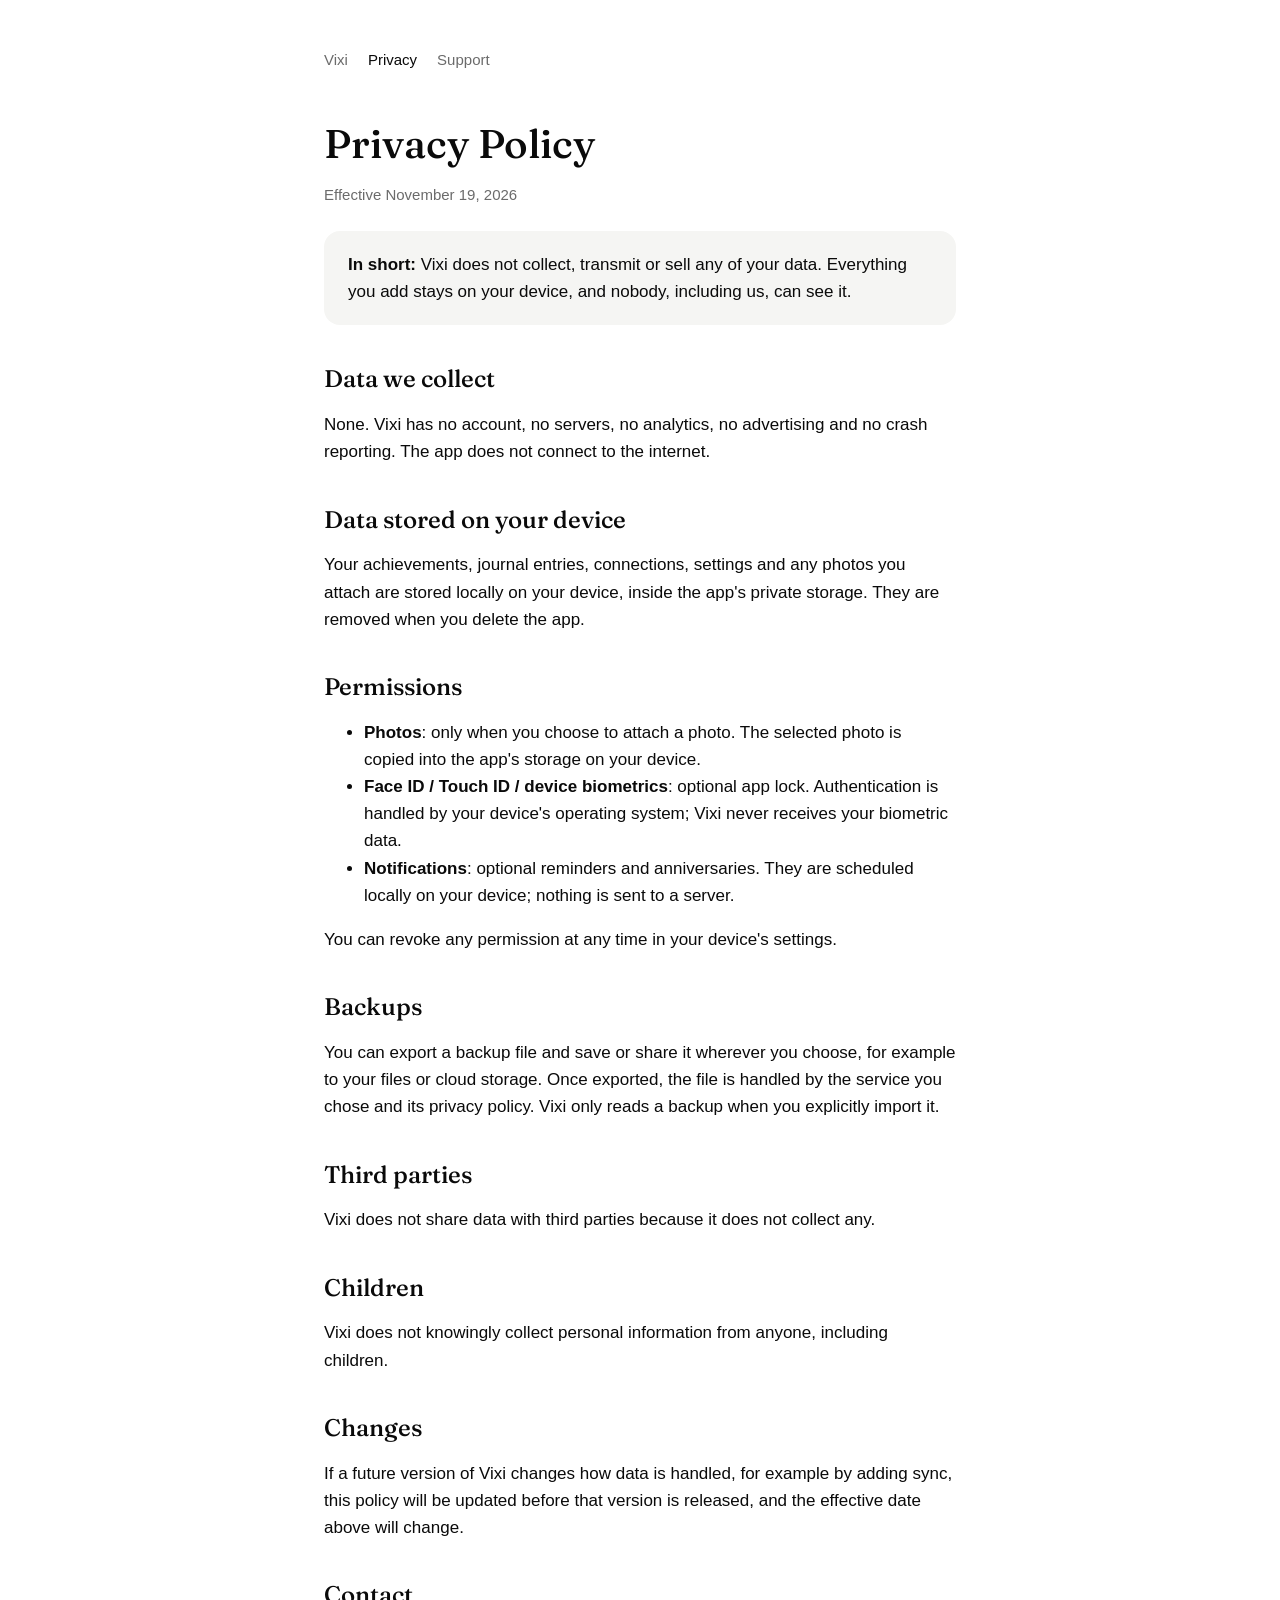
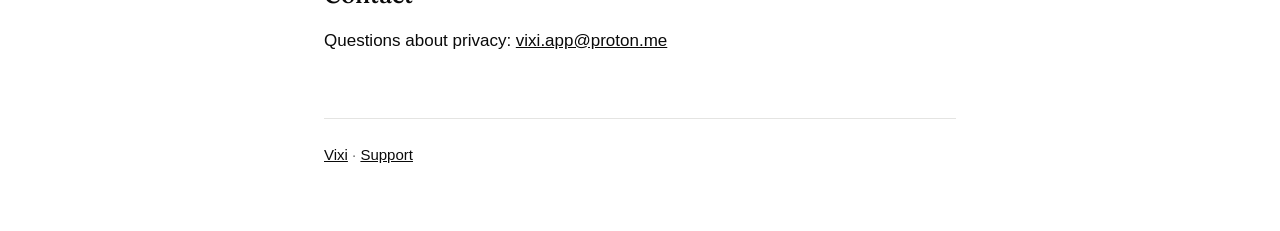
==== privacy.html @ 768106d2 "feat: add landing, privacy policy and support pages" ====
<!doctype html>
<html lang="en">
  <head>
    <meta charset="utf-8" />
    <meta name="viewport" content="width=device-width, initial-scale=1" />
    <title>Privacy Policy · Vixi</title>
    <link rel="icon" href="assets/favicon.png" />
    <link rel="stylesheet" href="assets/style.css" />
  </head>
  <body>
    <main>
      <nav>
        <a href="./">Vixi</a>
        <a href="privacy.html" aria-current="page">Privacy</a>
        <a href="support.html">Support</a>
      </nav>

      <h1>Privacy Policy</h1>
      <p class="muted">Effective November 19, 2026</p>

      <div class="card">
        <strong>In short:</strong> Vixi does not collect, transmit or sell any of your data. Everything you add stays
        on your device, and nobody, including us, can see it.
      </div>

      <h2>Data we collect</h2>
      <p>
        None. Vixi has no account, no servers, no analytics, no advertising and no crash reporting. The app does not
        connect to the internet.
      </p>

      <h2>Data stored on your device</h2>
      <p>
        Your achievements, journal entries, connections, settings and any photos you attach are stored locally on
        your device, inside the app's private storage. They are removed when you delete the app.
      </p>

      <h2>Permissions</h2>
      <ul>
        <li>
          <strong>Photos</strong>: only when you choose to attach a photo. The selected photo is copied into the app's
          storage on your device.
        </li>
        <li>
          <strong>Face ID / Touch ID / device biometrics</strong>: optional app lock. Authentication is handled by your
          device's operating system; Vixi never receives your biometric data.
        </li>
        <li>
          <strong>Notifications</strong>: optional reminders and anniversaries. They are scheduled locally on your
          device; nothing is sent to a server.
        </li>
      </ul>
      <p>You can revoke any permission at any time in your device's settings.</p>

      <h2>Backups</h2>
      <p>
        You can export a backup file and save or share it wherever you choose, for example to your files or cloud
        storage. Once exported, the file is handled by the service you chose and its privacy policy. Vixi only reads a
        backup when you explicitly import it.
      </p>

      <h2>Third parties</h2>
      <p>Vixi does not share data with third parties because it does not collect any.</p>

      <h2>Children</h2>
      <p>Vixi does not knowingly collect personal information from anyone, including children.</p>

      <h2>Changes</h2>
      <p>
        If a future version of Vixi changes how data is handled, for example by adding sync, this policy will be
        updated before that version is released, and the effective date above will change.
      </p>

      <h2>Contact</h2>
      <p>Questions about privacy: <a href="mailto:vixi.app@proton.me">vixi.app@proton.me</a></p>

      <footer class="muted"><a href="./">Vixi</a> · <a href="support.html">Support</a></footer>
    </main>
  </body>
</html>
---- assets/style.css ----
@font-face {
  font-family: 'Fraunces';
  src: url('fonts/Fraunces_400Regular.ttf') format('truetype');
  font-weight: 400;
  font-display: swap;
}

@font-face {
  font-family: 'Fraunces';
  src: url('fonts/Fraunces_500Medium.ttf') format('truetype');
  font-weight: 500;
  font-display: swap;
}

:root {
  --background: #ffffff;
  --surface: #f5f5f3;
  --text: #0a0a0a;
  --text-secondary: #6b6b6b;
  --hairline: #e4e4e2;
  color-scheme: light dark;
}

@media (prefers-color-scheme: dark) {
  :root {
    --background: #000000;
    --surface: #121212;
    --text: #f5f5f5;
    --text-secondary: #9a9a9a;
    --hairline: #262626;
  }
}

* {
  box-sizing: border-box;
}

body {
  margin: 0;
  background: var(--background);
  color: var(--text);
  font: 17px/1.6 -apple-system, BlinkMacSystemFont, 'Segoe UI', Roboto, Helvetica, Arial, sans-serif;
}

main {
  max-width: 680px;
  margin: 0 auto;
  padding: 48px 24px 64px;
}

nav {
  display: flex;
  gap: 20px;
  margin-bottom: 48px;
  font-size: 15px;
}

nav a {
  color: var(--text-secondary);
  text-decoration: none;
}

nav a[aria-current='page'],
nav a:hover {
  color: var(--text);
}

h1,
h2 {
  font-family: 'Fraunces', Georgia, serif;
  font-weight: 500;
  line-height: 1.2;
}

h1 {
  font-size: 40px;
  margin: 0 0 8px;
}

h2 {
  font-size: 24px;
  margin: 40px 0 8px;
}

a {
  color: var(--text);
}

.lead {
  font-family: 'Fraunces', Georgia, serif;
  font-size: 22px;
  color: var(--text-secondary);
  margin: 0 0 32px;
}

.muted {
  color: var(--text-secondary);
  font-size: 15px;
}

.icon {
  width: 96px;
  height: 96px;
  border-radius: 22px;
  margin-bottom: 24px;
}

.card {
  background: var(--surface);
  border-radius: 16px;
  padding: 20px 24px;
  margin: 24px 0;
}

footer {
  border-top: 1px solid var(--hairline);
  margin-top: 64px;
  padding-top: 24px;
}
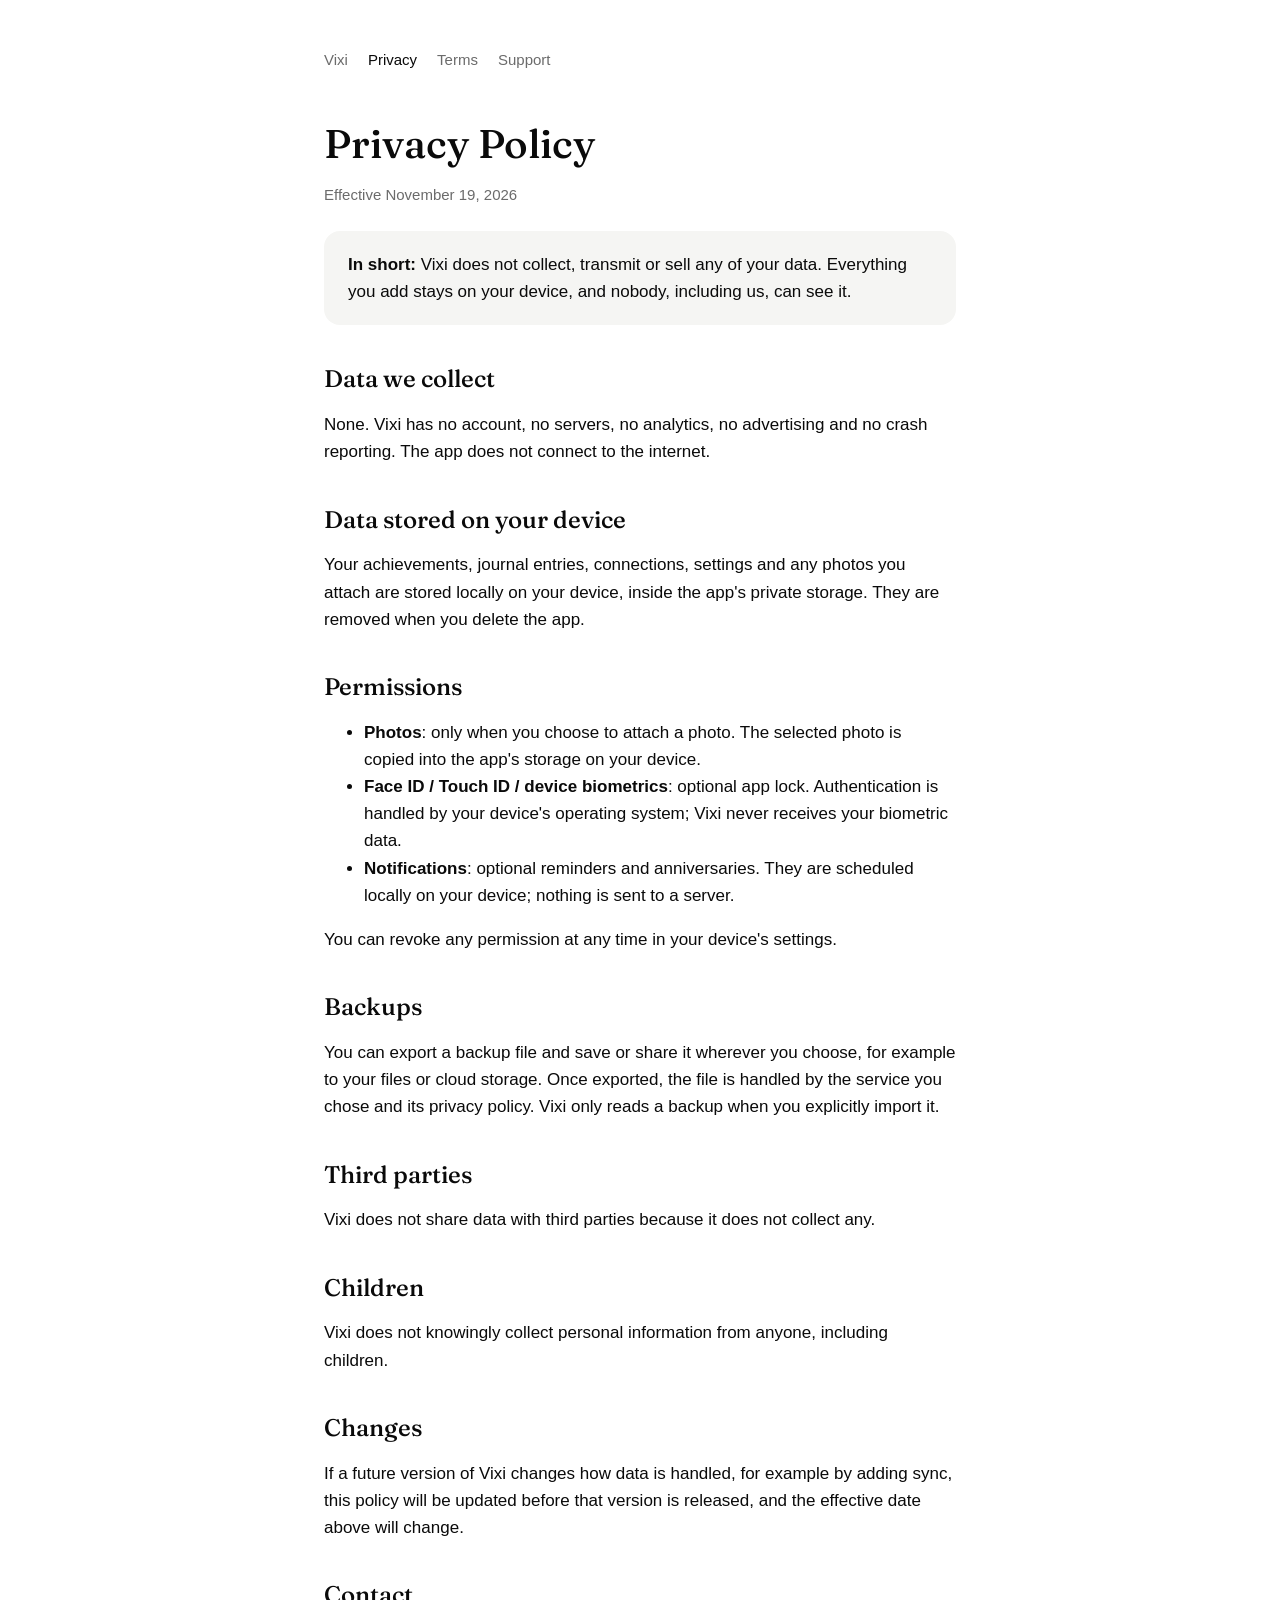
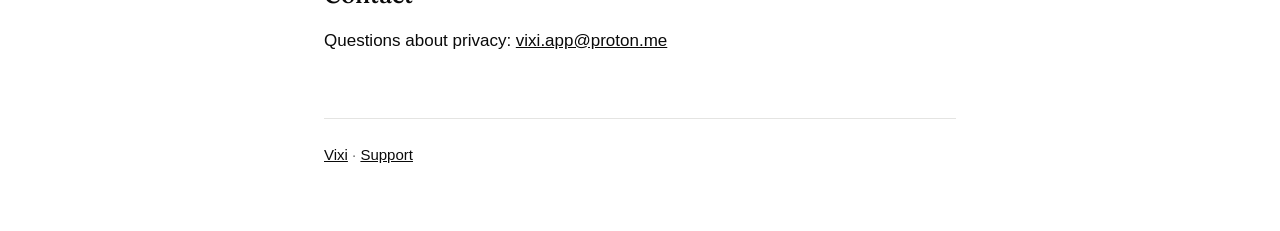
==== commit 01bc0f45: "feat: add terms of service" ====
--- a/privacy.html
+++ b/privacy.html
@@ -12,6 +12,7 @@
       <nav>
         <a href="./">Vixi</a>
         <a href="privacy.html" aria-current="page">Privacy</a>
+        <a href="terms.html">Terms</a>
         <a href="support.html">Support</a>
       </nav>
 
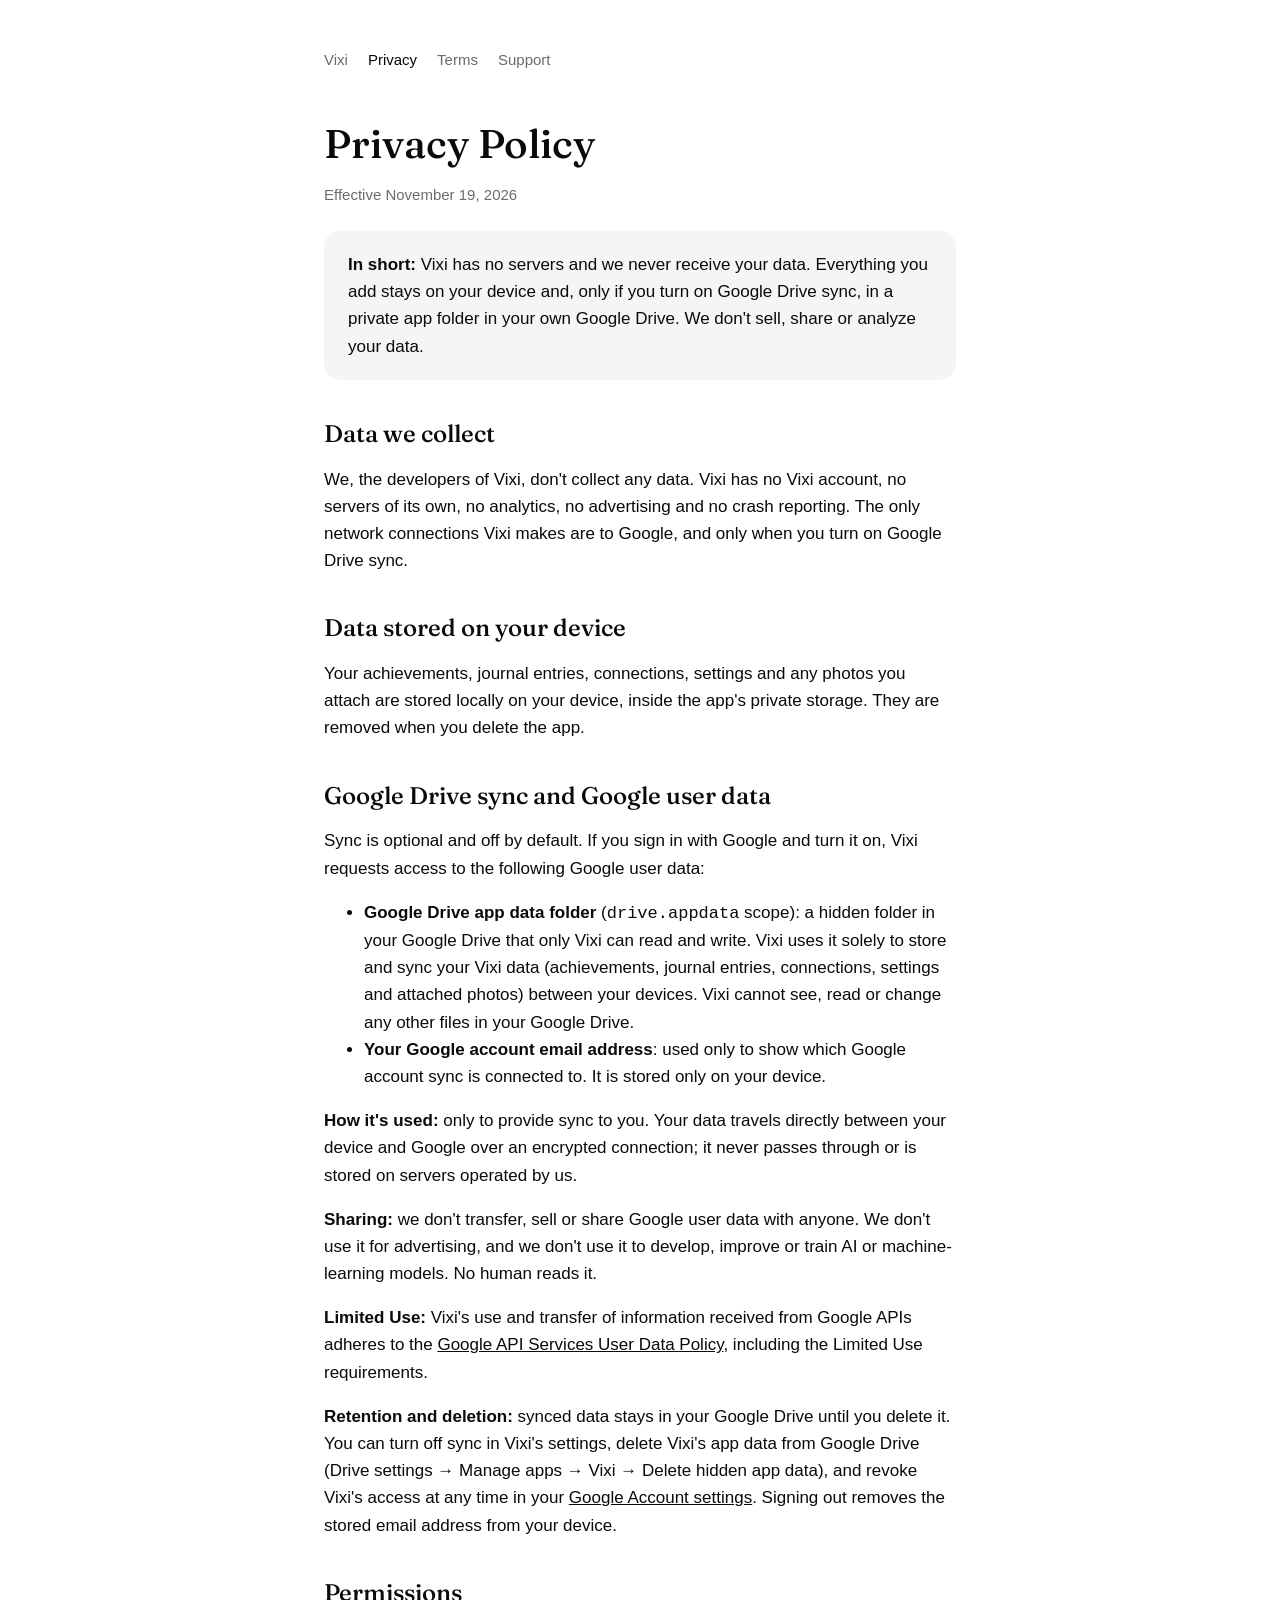
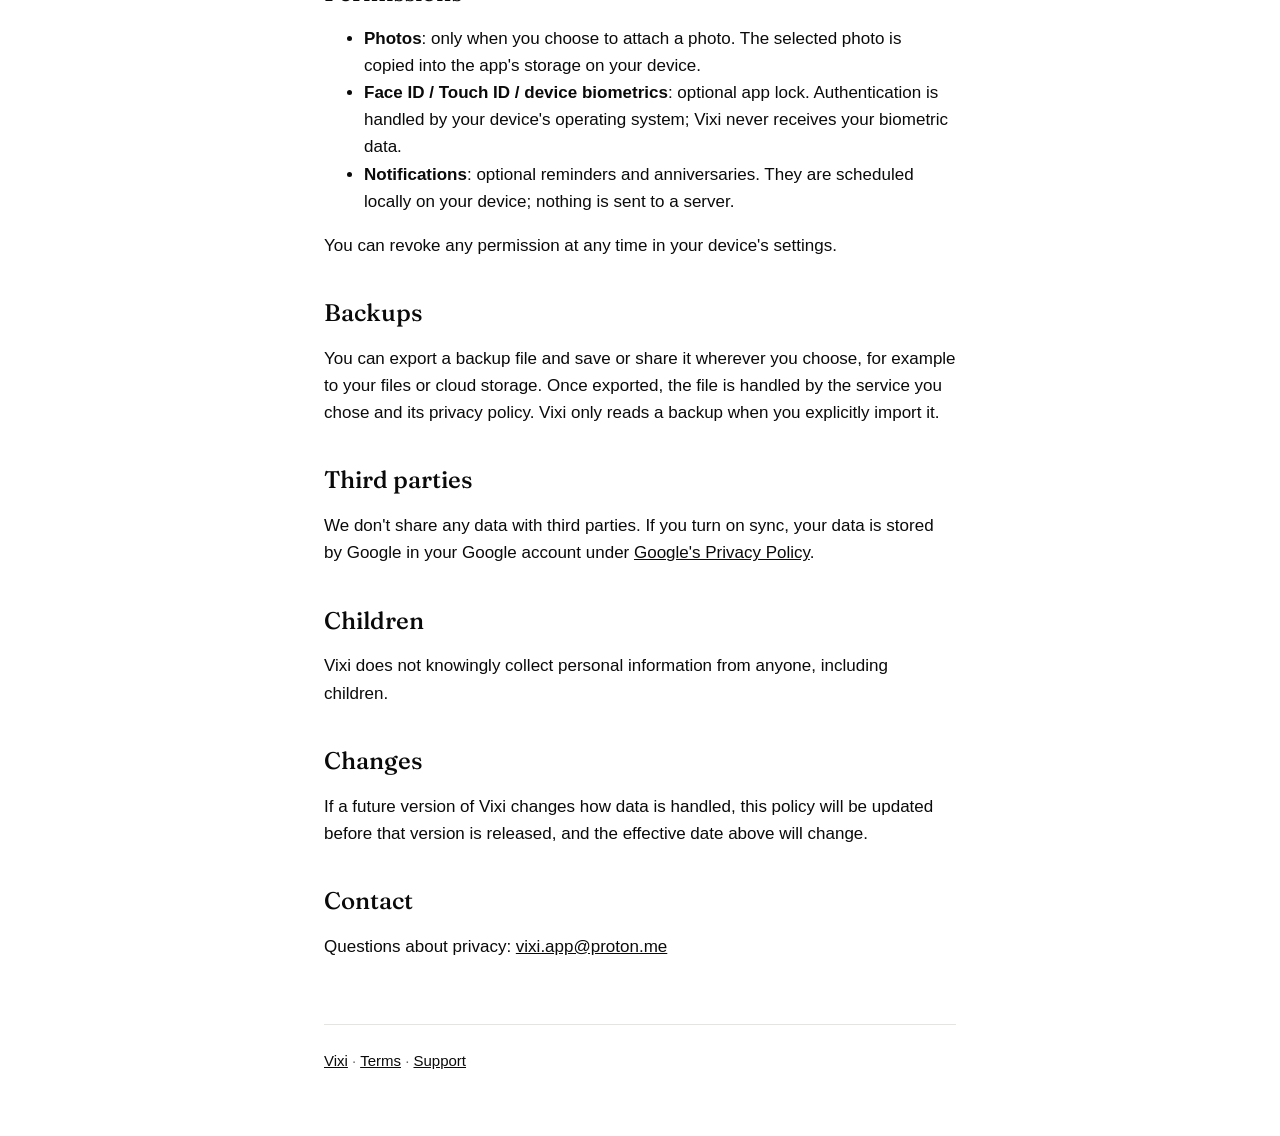
==== commit b030b80d: "docs: describe Google Drive sync and Google user data" ====
--- a/privacy.html
+++ b/privacy.html
@@ -20,20 +20,61 @@
       <p class="muted">Effective November 19, 2026</p>
 
       <div class="card">
-        <strong>In short:</strong> Vixi does not collect, transmit or sell any of your data. Everything you add stays
-        on your device, and nobody, including us, can see it.
+        <strong>In short:</strong> Vixi has no servers and we never receive your data. Everything you add stays on
+        your device and, only if you turn on Google Drive sync, in a private app folder in your own Google Drive. We
+        don't sell, share or analyze your data.
       </div>
 
       <h2>Data we collect</h2>
       <p>
-        None. Vixi has no account, no servers, no analytics, no advertising and no crash reporting. The app does not
-        connect to the internet.
+        We, the developers of Vixi, don't collect any data. Vixi has no Vixi account, no servers of its own, no
+        analytics, no advertising and no crash reporting. The only network connections Vixi makes are to Google, and
+        only when you turn on Google Drive sync.
       </p>
 
       <h2>Data stored on your device</h2>
       <p>
         Your achievements, journal entries, connections, settings and any photos you attach are stored locally on
         your device, inside the app's private storage. They are removed when you delete the app.
+      </p>
+
+      <h2>Google Drive sync and Google user data</h2>
+      <p>
+        Sync is optional and off by default. If you sign in with Google and turn it on, Vixi requests access to the
+        following Google user data:
+      </p>
+      <ul>
+        <li>
+          <strong>Google Drive app data folder</strong> (<code>drive.appdata</code> scope): a hidden folder in your
+          Google Drive that only Vixi can read and write. Vixi uses it solely to store and sync your Vixi data
+          (achievements, journal entries, connections, settings and attached photos) between your devices. Vixi cannot
+          see, read or change any other files in your Google Drive.
+        </li>
+        <li>
+          <strong>Your Google account email address</strong>: used only to show which Google account sync is connected
+          to. It is stored only on your device.
+        </li>
+      </ul>
+      <p>
+        <strong>How it's used:</strong> only to provide sync to you. Your data travels directly between your device and
+        Google over an encrypted connection; it never passes through or is stored on servers operated by us.
+      </p>
+      <p>
+        <strong>Sharing:</strong> we don't transfer, sell or share Google user data with anyone. We don't use it for
+        advertising, and we don't use it to develop, improve or train AI or machine-learning models. No human reads
+        it.
+      </p>
+      <p>
+        <strong>Limited Use:</strong> Vixi's use and transfer of information received from Google APIs adheres to the
+        <a href="https://developers.google.com/terms/api-services-user-data-policy">Google API Services User Data
+        Policy</a>, including the Limited Use requirements.
+      </p>
+      <p>
+        <strong>Retention and deletion:</strong> synced data stays in your Google Drive until you delete it. You can
+        turn off sync in Vixi's settings, delete Vixi's app data from Google Drive (Drive settings → Manage apps →
+        Vixi → Delete hidden app data), and revoke Vixi's access at any time in your
+        <a href="https://myaccount.google.com/connections">Google Account settings</a>. Signing out removes the stored
+        email address from your device.
       </p>
 
       <h2>Permissions</h2>
@@ -61,21 +102,24 @@
       </p>
 
       <h2>Third parties</h2>
-      <p>Vixi does not share data with third parties because it does not collect any.</p>
+      <p>
+        We don't share any data with third parties. If you turn on sync, your data is stored by Google in your Google
+        account under <a href="https://policies.google.com/privacy">Google's Privacy Policy</a>.
+      </p>
 
       <h2>Children</h2>
       <p>Vixi does not knowingly collect personal information from anyone, including children.</p>
 
       <h2>Changes</h2>
       <p>
-        If a future version of Vixi changes how data is handled, for example by adding sync, this policy will be
-        updated before that version is released, and the effective date above will change.
+        If a future version of Vixi changes how data is handled, this policy will be updated before that version is
+        released, and the effective date above will change.
       </p>
 
       <h2>Contact</h2>
       <p>Questions about privacy: <a href="mailto:vixi.app@proton.me">vixi.app@proton.me</a></p>
 
-      <footer class="muted"><a href="./">Vixi</a> · <a href="support.html">Support</a></footer>
+      <footer class="muted"><a href="./">Vixi</a> · <a href="terms.html">Terms</a> · <a href="support.html">Support</a></footer>
     </main>
   </body>
 </html>
